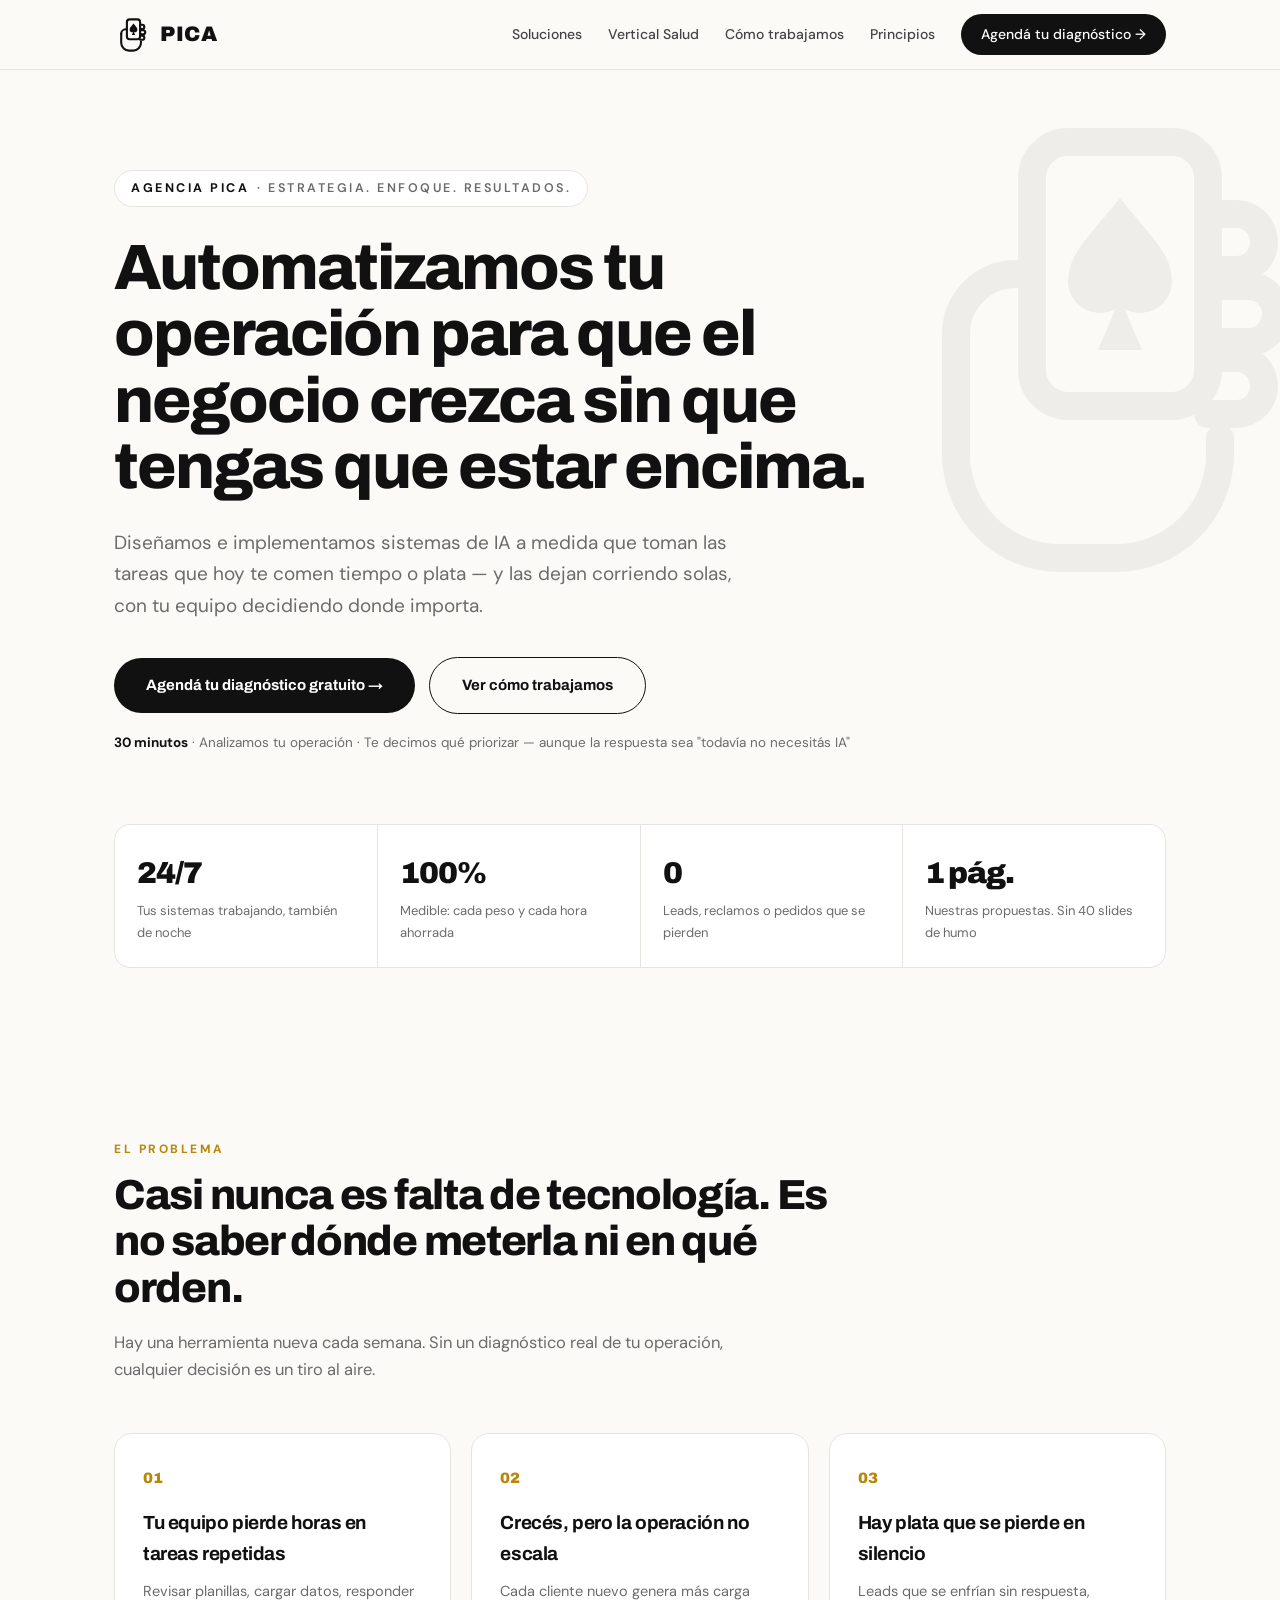
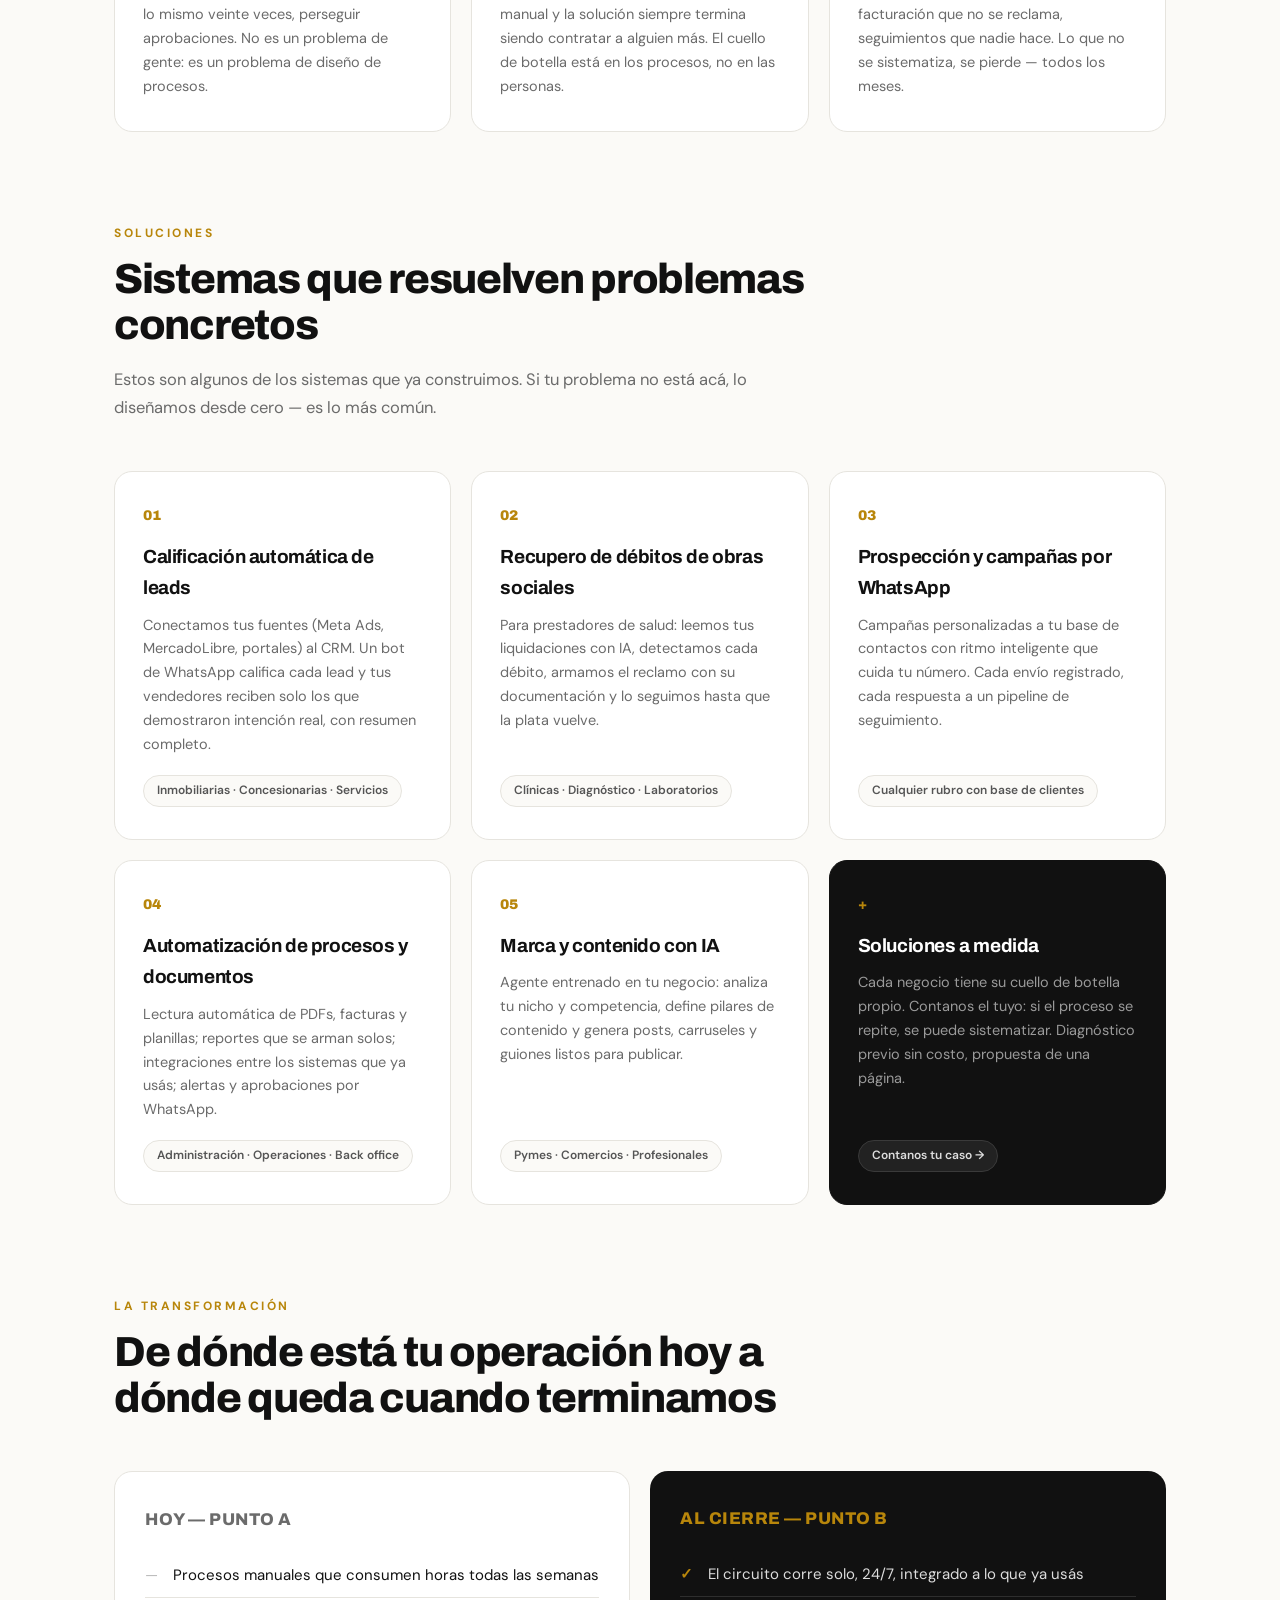
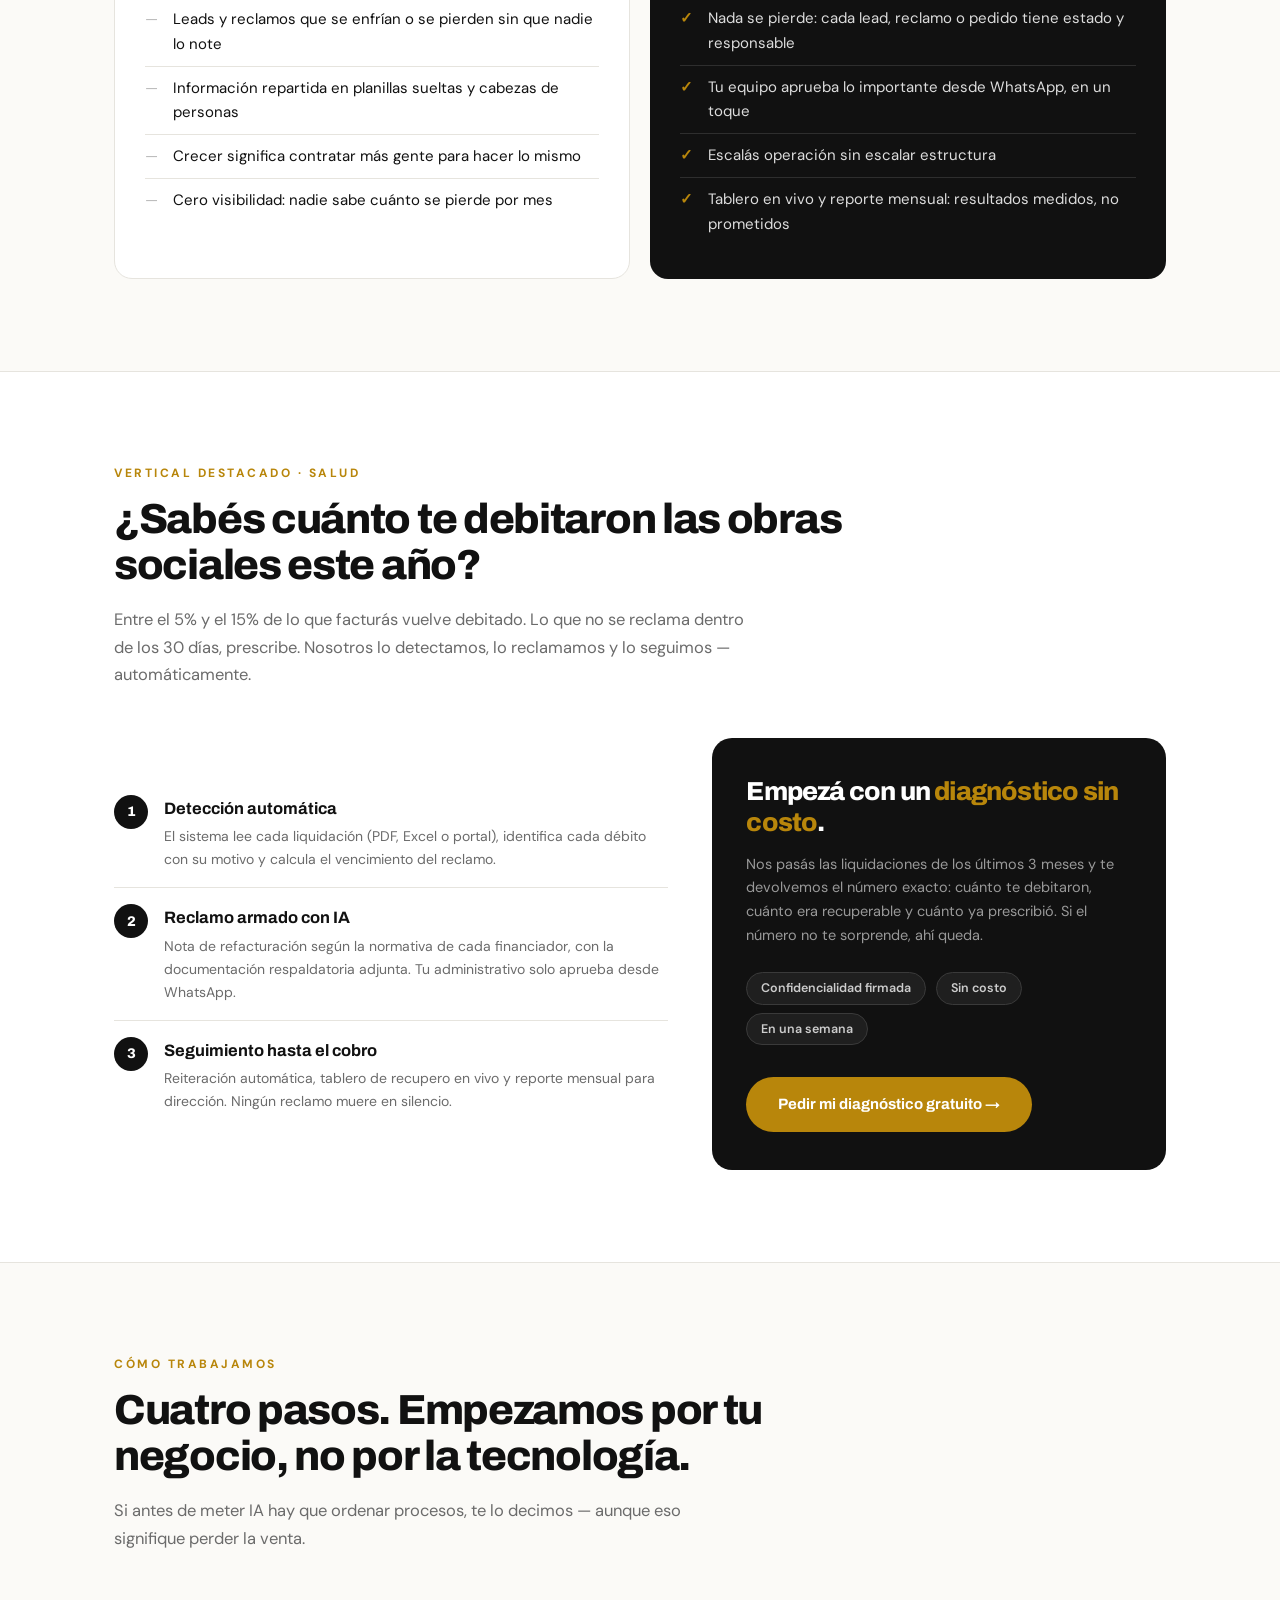
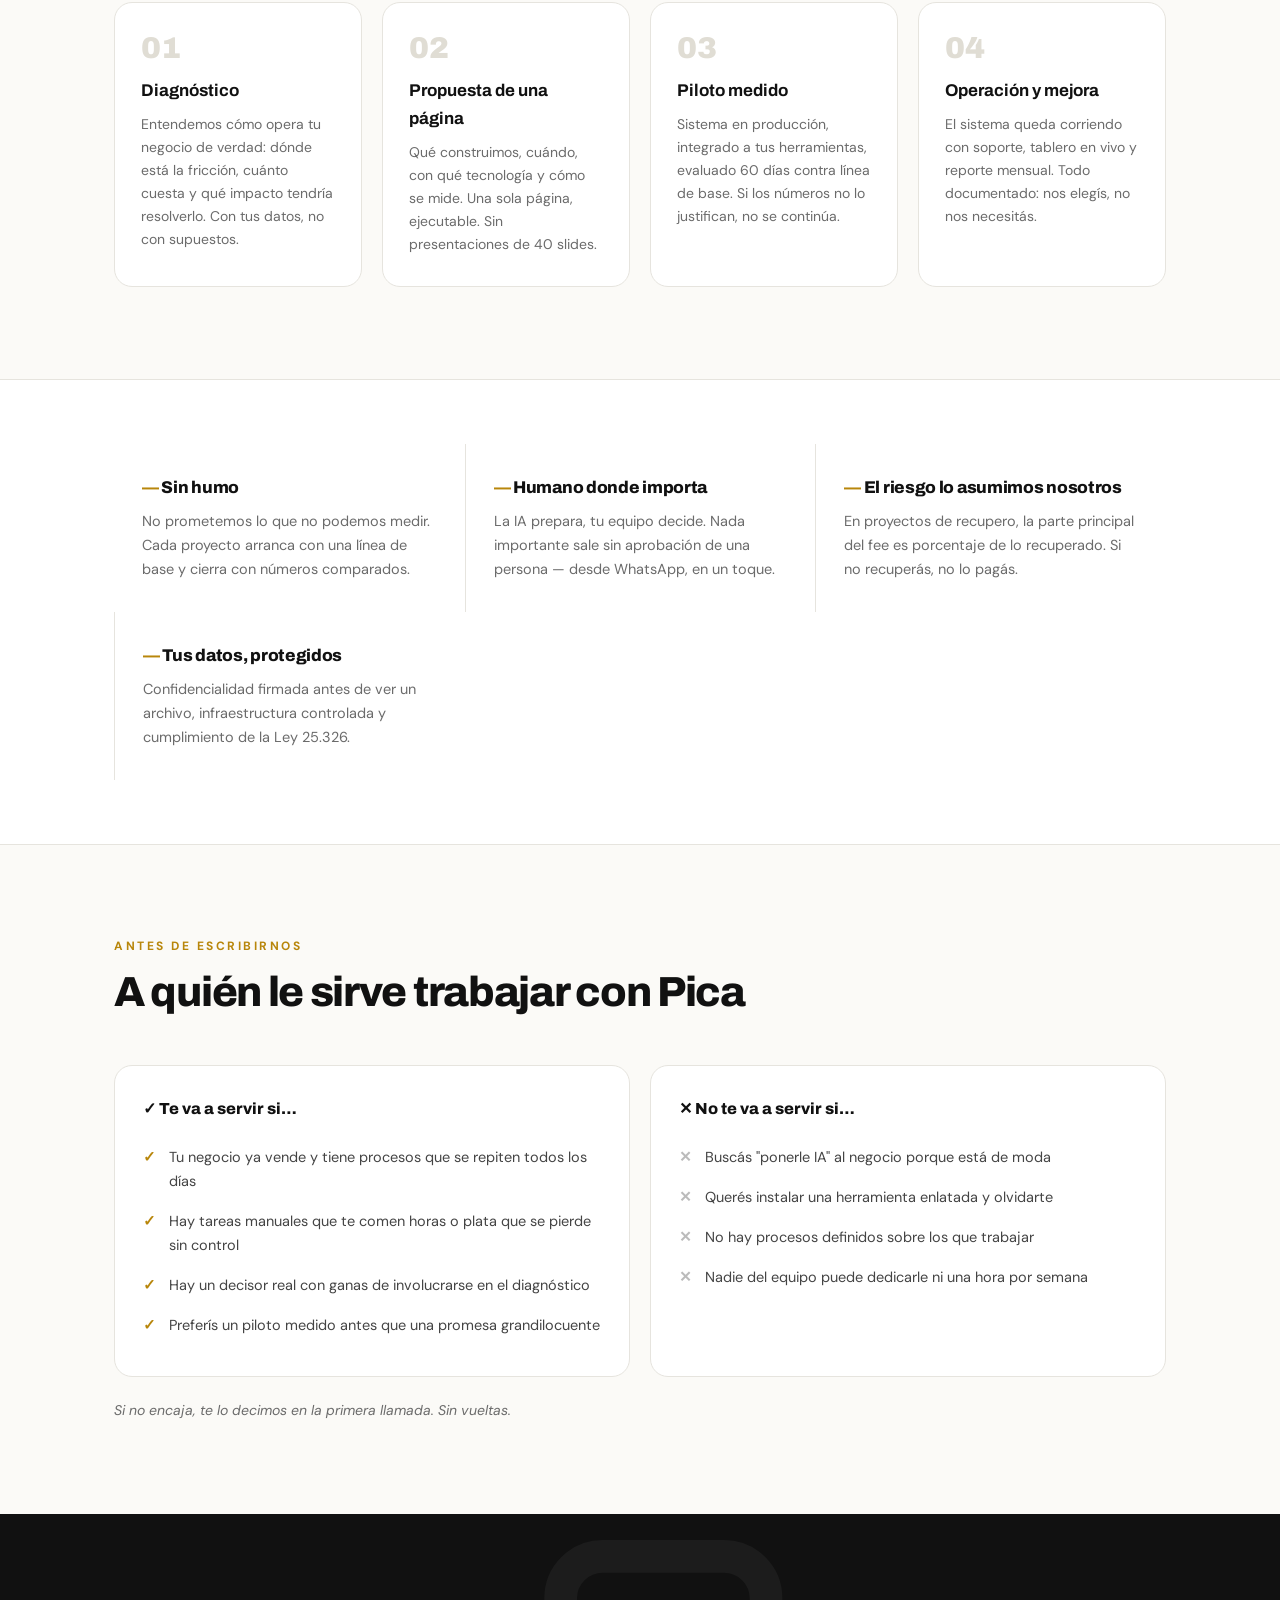
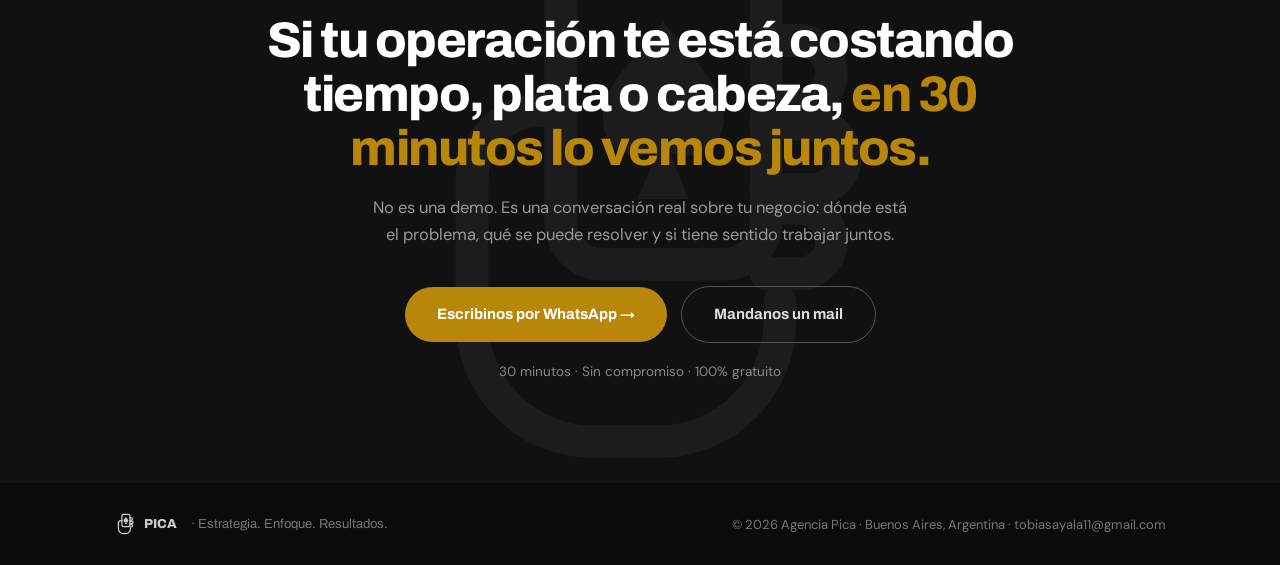
==== agenciapica.html @ 731ed613 "Add agenciapica site with its own Dockerfile Co-Authored-By: Claude Fable 5 <noreply@anthropic.com>" ====
<!DOCTYPE html>
<html lang="es">
<head>
<meta charset="UTF-8">
<meta name="viewport" content="width=device-width, initial-scale=1.0">
<title>Agencia Pica — Estrategia. Enfoque. Resultados.</title>
<meta name="description" content="Diseñamos e implementamos sistemas de IA a medida: calificación de leads, recupero de facturación, automatización de procesos. Diagnóstico gratuito. Estrategia. Enfoque. Resultados.">
<style>
  @import url('https://fonts.googleapis.com/css2?family=Archivo:wght@500;600;700;800;900&family=DM+Sans:wght@400;500;600&display=swap');
  :root {
    --ink: #111111;
    --paper: #FBFAF7;
    --white: #ffffff;
    --grey: #6b6b6b;
    --line: #e6e4de;
    --gold: #B8860B;
  }
  * { box-sizing: border-box; margin: 0; padding: 0; }
  html { scroll-behavior: smooth; }
  body { font-family: 'DM Sans', Arial, sans-serif; color: var(--ink); background: var(--paper); font-size: 16.5px; line-height: 1.65; }
  a { color: inherit; text-decoration: none; }
  h1, h2, h3, h4, .display { font-family: 'Archivo', Arial, sans-serif; }
  .wrap { max-width: 1100px; margin: 0 auto; padding: 0 24px; }

  /* ===== NAV ===== */
  nav { position: sticky; top: 0; background: rgba(251,250,247,.92); backdrop-filter: blur(10px); border-bottom: 1px solid var(--line); z-index: 100; }
  .nav-inner { max-width: 1100px; margin: 0 auto; padding: 14px 24px; display: flex; justify-content: space-between; align-items: center; }
  .brand { display: flex; align-items: center; gap: 10px; }
  .brand svg { width: 36px; height: 36px; }
  .brand .word { font-family: 'Archivo', sans-serif; font-weight: 900; font-size: 21px; letter-spacing: .5px; }
  .nav-links { display: flex; gap: 26px; align-items: center; }
  .nav-links a { font-size: 14px; font-weight: 500; color: #444; transition: color .2s; }
  .nav-links a:hover { color: var(--ink); }
  .nav-cta { background: var(--ink); color: #fff !important; padding: 9px 20px; border-radius: 100px; font-weight: 600; transition: background .2s; }
  .nav-cta:hover { background: #333; }
  @media (max-width: 800px) { .nav-links a:not(.nav-cta) { display: none; } }

  /* ===== HERO ===== */
  .hero { padding: 100px 0 80px; position: relative; overflow: hidden; }
  .hero-mark { position: absolute; right: -60px; top: 40px; width: 480px; height: 480px; opacity: .05; pointer-events: none; }
  .eyebrow { display: inline-flex; align-items: center; gap: 8px; font-size: 12.5px; font-weight: 600; letter-spacing: 2.5px; text-transform: uppercase; color: var(--grey); border: 1px solid var(--line); background: var(--white); padding: 7px 16px; border-radius: 100px; margin-bottom: 28px; }
  .eyebrow b { color: var(--ink); }
  .hero h1 { font-size: clamp(38px, 5.6vw, 64px); font-weight: 800; line-height: 1.04; letter-spacing: -2px; max-width: 820px; }
  .hero p.lead { color: var(--grey); font-size: 19px; max-width: 620px; margin: 26px 0 36px; }
  .ctas { display: flex; gap: 14px; flex-wrap: wrap; align-items: center; }
  .btn { display: inline-block; padding: 15px 32px; border-radius: 100px; font-weight: 700; font-family: 'Archivo', sans-serif; font-size: 15px; transition: transform .15s, background .2s, border-color .2s; }
  .btn:hover { transform: translateY(-2px); }
  .btn-ink { background: var(--ink); color: #fff; }
  .btn-ink:hover { background: #333; }
  .btn-line { border: 1.5px solid var(--ink); color: var(--ink); }
  .btn-line:hover { background: var(--ink); color: #fff; }
  .micro { font-size: 13.5px; color: var(--grey); margin-top: 18px; }
  .micro b { color: var(--ink); }

  .statbar { display: grid; grid-template-columns: repeat(auto-fit, minmax(170px, 1fr)); gap: 1px; background: var(--line); border: 1px solid var(--line); border-radius: 16px; overflow: hidden; margin-top: 70px; }
  .statbar .cell { background: var(--white); padding: 24px 22px; }
  .statbar .num { font-family: 'Archivo', sans-serif; font-weight: 900; font-size: 30px; letter-spacing: -1px; }
  .statbar .lbl { font-size: 13px; color: var(--grey); margin-top: 2px; }

  /* ===== SECCIONES ===== */
  section { padding: 92px 0; }
  .sec-eyebrow { font-size: 12px; font-weight: 700; letter-spacing: 2.5px; text-transform: uppercase; color: var(--gold); margin-bottom: 12px; }
  .sec-title { font-size: clamp(28px, 4vw, 42px); font-weight: 800; letter-spacing: -1.3px; line-height: 1.1; max-width: 760px; }
  .sec-sub { color: var(--grey); max-width: 640px; margin: 18px 0 50px; }

  /* PROBLEMA */
  .prob-grid { display: grid; grid-template-columns: repeat(auto-fit, minmax(280px, 1fr)); gap: 20px; }
  .prob { background: var(--white); border: 1px solid var(--line); border-radius: 18px; padding: 32px 28px; }
  .prob .n { font-family: 'Archivo', sans-serif; font-weight: 900; font-size: 15px; color: var(--gold); margin-bottom: 16px; }
  .prob h3 { font-size: 19px; font-weight: 700; letter-spacing: -.4px; margin-bottom: 10px; }
  .prob p { font-size: 14.5px; color: var(--grey); }

  /* SOLUCIONES */
  .sol-grid { display: grid; grid-template-columns: repeat(auto-fit, minmax(300px, 1fr)); gap: 20px; }
  .sol { background: var(--white); border: 1px solid var(--line); border-radius: 18px; padding: 32px 28px; display: flex; flex-direction: column; transition: transform .2s, box-shadow .2s, border-color .2s; }
  .sol:hover { transform: translateY(-4px); box-shadow: 0 16px 40px rgba(17,17,17,.07); border-color: #ccc; }
  .sol .n { font-family: 'Archivo', sans-serif; font-weight: 900; font-size: 14px; color: var(--gold); margin-bottom: 14px; }
  .sol h3 { font-size: 19px; font-weight: 700; letter-spacing: -.4px; margin-bottom: 10px; }
  .sol p { font-size: 14.5px; color: var(--grey); flex: 1; }
  .sol .tag { margin-top: 18px; align-self: flex-start; font-size: 12px; font-weight: 600; color: #555; background: var(--paper); border: 1px solid var(--line); padding: 5px 13px; border-radius: 100px; }
  .sol.adhoc { background: var(--ink); border-color: var(--ink); }
  .sol.adhoc h3 { color: #fff; }
  .sol.adhoc p { color: #9a9a9a; }
  .sol.adhoc .n { color: var(--gold); }
  .sol.adhoc .tag { background: rgba(255,255,255,.07); border-color: #3a3a3a; color: #ddd; }

  /* TRANSFORMACIÓN A → B */
  .ab { display: grid; grid-template-columns: 1fr 1fr; gap: 20px; }
  @media (max-width: 800px) { .ab { grid-template-columns: 1fr; } }
  .ab-col { border-radius: 18px; padding: 34px 30px; }
  .ab-a { background: var(--white); border: 1px solid var(--line); }
  .ab-b { background: var(--ink); color: #fff; }
  .ab-col h3 { font-size: 17px; font-weight: 800; letter-spacing: .5px; text-transform: uppercase; margin-bottom: 20px; }
  .ab-a h3 { color: var(--grey); }
  .ab-b h3 { color: var(--gold); }
  .ab-col ul { list-style: none; }
  .ab-col li { padding: 9px 0 9px 28px; position: relative; font-size: 15px; border-bottom: 1px solid var(--line); }
  .ab-b li { border-color: #2e2e2e; color: #ddd; }
  .ab-col li:last-child { border-bottom: none; }
  .ab-a li::before { content: '—'; position: absolute; left: 0; color: #bbb; }
  .ab-b li::before { content: '✓'; position: absolute; left: 0; color: var(--gold); font-weight: 700; }

  /* VERTICAL SALUD */
  .salud-flex { display: grid; grid-template-columns: 1.1fr .9fr; gap: 44px; align-items: center; }
  @media (max-width: 860px) { .salud-flex { grid-template-columns: 1fr; } }
  .s-point { display: flex; gap: 16px; align-items: flex-start; padding: 16px 0; border-bottom: 1px solid var(--line); }
  .s-point:last-child { border-bottom: none; }
  .s-dot { min-width: 34px; height: 34px; border-radius: 50%; background: var(--ink); color: #fff; display: flex; align-items: center; justify-content: center; font-weight: 800; font-family: 'Archivo', sans-serif; font-size: 14px; flex-shrink: 0; }
  .s-point h4 { font-size: 16.5px; font-weight: 700; margin-bottom: 3px; }
  .s-point p { font-size: 14px; color: var(--grey); }
  .salud-box { background: var(--ink); color: #fff; border-radius: 20px; padding: 38px 34px; }
  .salud-box .big { font-family: 'Archivo', sans-serif; font-size: 26px; font-weight: 800; letter-spacing: -.8px; line-height: 1.2; margin-bottom: 14px; }
  .salud-box .big em { color: var(--gold); font-style: normal; }
  .salud-box p { color: #999; font-size: 14.5px; margin-bottom: 24px; }
  .pill { display: inline-block; background: rgba(255,255,255,.06); border: 1px solid #3a3a3a; color: #ccc; font-size: 12.5px; font-weight: 600; padding: 5px 14px; border-radius: 100px; margin: 0 6px 8px 0; }
  .btn-gold { background: var(--gold); color: #fff; }
  .btn-gold:hover { background: #9a7009; }

  /* PROCESO */
  .proc-grid { display: grid; grid-template-columns: repeat(auto-fit, minmax(230px, 1fr)); gap: 20px; counter-reset: paso; }
  .proc { background: var(--white); border: 1px solid var(--line); border-radius: 18px; padding: 30px 26px; }
  .proc .n { font-family: 'Archivo', sans-serif; font-weight: 900; font-size: 30px; color: #e0ddd4; line-height: 1; margin-bottom: 14px; }
  .proc h4 { font-size: 17px; font-weight: 700; margin-bottom: 8px; }
  .proc p { font-size: 14px; color: var(--grey); }

  /* PRINCIPIOS */
  .ppios { background: var(--white); border-top: 1px solid var(--line); border-bottom: 1px solid var(--line); }
  .ppio-grid { display: grid; grid-template-columns: repeat(auto-fit, minmax(300px, 1fr)); gap: 0; }
  .ppio { padding: 30px 28px; border-left: 1px solid var(--line); }
  .ppio:first-child { border-left: none; }
  @media (max-width: 980px) { .ppio { border-left: none; border-top: 1px solid var(--line); } .ppio:first-child { border-top: none; } }
  .ppio h4 { font-size: 17px; font-weight: 800; letter-spacing: -.3px; margin-bottom: 8px; }
  .ppio h4::before { content: '— '; color: var(--gold); }
  .ppio p { font-size: 14.5px; color: var(--grey); }

  /* QUIÉN SÍ / QUIÉN NO */
  .fit { display: grid; grid-template-columns: 1fr 1fr; gap: 20px; }
  @media (max-width: 800px) { .fit { grid-template-columns: 1fr; } }
  .fit-col { background: var(--white); border: 1px solid var(--line); border-radius: 18px; padding: 30px 28px; }
  .fit-col h4 { font-size: 16px; font-weight: 800; margin-bottom: 16px; }
  .fit-col li { list-style: none; padding: 8px 0 8px 26px; position: relative; font-size: 14.5px; color: #444; }
  .fit-si li::before { content: '✓'; position: absolute; left: 0; color: var(--gold); font-weight: 700; }
  .fit-no li::before { content: '✕'; position: absolute; left: 0; color: #bbb; font-weight: 700; }
  .fit-note { margin-top: 22px; font-size: 14px; color: var(--grey); font-style: italic; }

  /* CTA FINAL */
  .cta-final { background: var(--ink); color: #fff; text-align: center; padding: 100px 0; position: relative; overflow: hidden; }
  .cta-final .mark { position: absolute; left: 50%; top: 50%; transform: translate(-50%,-50%); width: 560px; height: 560px; opacity: .045; pointer-events: none; }
  .cta-final h2 { font-size: clamp(30px, 4.6vw, 50px); font-weight: 800; letter-spacing: -1.5px; line-height: 1.08; max-width: 780px; margin: 0 auto 18px; position: relative; }
  .cta-final h2 em { color: var(--gold); font-style: normal; }
  .cta-final p { color: #999; max-width: 540px; margin: 0 auto 38px; position: relative; }
  .cta-final .ctas { justify-content: center; position: relative; }
  .cta-final .btn-line { border-color: #555; color: #ddd; }
  .cta-final .btn-line:hover { background: #fff; color: var(--ink); border-color: #fff; }
  .cta-final .micro { color: #888; }

  footer { background: #0b0b0b; color: #777; padding: 30px 0; font-size: 13px; }
  .foot-inner { max-width: 1100px; margin: 0 auto; padding: 0 24px; display: flex; justify-content: space-between; align-items: center; flex-wrap: wrap; gap: 12px; }
  .foot-brand { display: flex; align-items: center; gap: 8px; color: #ccc; font-family: 'Archivo', sans-serif; font-weight: 800; }
  .foot-brand svg { width: 22px; height: 22px; }

  .fade { opacity: 0; transform: translateY(18px); transition: opacity .6s ease, transform .6s ease; }
  .fade.vis { opacity: 1; transform: none; }
</style>
</head>
<body>

<!-- ===== LOGO SVG (símbolo: mano + carta de pica) ===== -->
<svg width="0" height="0" style="position:absolute">
  <defs>
    <g id="pica-mark" fill="none" stroke="currentColor" stroke-width="7" stroke-linecap="round" stroke-linejoin="round">
      <path d="M24 56 v30 a26 26 0 0 0 26 26 h14 a26 26 0 0 0 26 -26 v-4"/>
      <path d="M24 56 a15 15 0 0 1 15 -15 h4"/>
      <rect x="43" y="8" width="44" height="66" rx="9"/>
      <path d="M87 26 h7 a7 7 0 0 1 0 14 h-7"/>
      <path d="M87 44 h10 a7 7 0 0 1 0 14 h-10"/>
      <path d="M87 62 h7 a7 7 0 0 1 0 14 h-7"/>
      <path d="M65 22 c8 10 13 14 13 21 a8 8 0 0 1 -13 6 a8 8 0 0 1 -13 -6 c0 -7 5 -11 13 -21 z" fill="currentColor" stroke="none"/>
      <path d="M65 47 l-5.5 13 h11 z" fill="currentColor" stroke="none"/>
    </g>
  </defs>
</svg>

<nav>
  <div class="nav-inner">
    <a class="brand" href="#top">
      <svg viewBox="0 0 120 120"><use href="#pica-mark"/></svg>
      <span class="word">PICA</span>
    </a>
    <div class="nav-links">
      <a href="#soluciones">Soluciones</a>
      <a href="#salud">Vertical Salud</a>
      <a href="#proceso">Cómo trabajamos</a>
      <a href="#principios">Principios</a>
      <a href="#contacto" class="nav-cta">Agendá tu diagnóstico →</a>
    </div>
  </div>
</nav>

<!-- ===== HERO ===== -->
<header class="hero" id="top">
  <svg class="hero-mark" viewBox="0 0 120 120"><use href="#pica-mark"/></svg>
  <div class="wrap">
    <div class="eyebrow"><b>AGENCIA PICA</b> · ESTRATEGIA. ENFOQUE. RESULTADOS.</div>
    <h1>Automatizamos tu operación para que el negocio crezca sin que tengas que estar encima.</h1>
    <p class="lead">Diseñamos e implementamos sistemas de IA a medida que toman las tareas que hoy te comen tiempo o plata — y las dejan corriendo solas, con tu equipo decidiendo donde importa.</p>
    <div class="ctas">
      <a class="btn btn-ink" href="#contacto">Agendá tu diagnóstico gratuito →</a>
      <a class="btn btn-line" href="#proceso">Ver cómo trabajamos</a>
    </div>
    <div class="micro"><b>30 minutos</b> · Analizamos tu operación · Te decimos qué priorizar — aunque la respuesta sea "todavía no necesitás IA"</div>

    <div class="statbar fade">
      <div class="cell"><div class="num">24/7</div><div class="lbl">Tus sistemas trabajando, también de noche</div></div>
      <div class="cell"><div class="num">100%</div><div class="lbl">Medible: cada peso y cada hora ahorrada</div></div>
      <div class="cell"><div class="num">0</div><div class="lbl">Leads, reclamos o pedidos que se pierden</div></div>
      <div class="cell"><div class="num">1 pág.</div><div class="lbl">Nuestras propuestas. Sin 40 slides de humo</div></div>
    </div>
  </div>
</header>

<!-- ===== PROBLEMA ===== -->
<section>
  <div class="wrap">
    <div class="sec-eyebrow">El problema</div>
    <h2 class="sec-title">Casi nunca es falta de tecnología. Es no saber dónde meterla ni en qué orden.</h2>
    <p class="sec-sub">Hay una herramienta nueva cada semana. Sin un diagnóstico real de tu operación, cualquier decisión es un tiro al aire.</p>
    <div class="prob-grid">
      <div class="prob fade">
        <div class="n">01</div>
        <h3>Tu equipo pierde horas en tareas repetidas</h3>
        <p>Revisar planillas, cargar datos, responder lo mismo veinte veces, perseguir aprobaciones. No es un problema de gente: es un problema de diseño de procesos.</p>
      </div>
      <div class="prob fade">
        <div class="n">02</div>
        <h3>Crecés, pero la operación no escala</h3>
        <p>Cada cliente nuevo genera más carga manual y la solución siempre termina siendo contratar a alguien más. El cuello de botella está en los procesos, no en las personas.</p>
      </div>
      <div class="prob fade">
        <div class="n">03</div>
        <h3>Hay plata que se pierde en silencio</h3>
        <p>Leads que se enfrían sin respuesta, facturación que no se reclama, seguimientos que nadie hace. Lo que no se sistematiza, se pierde — todos los meses.</p>
      </div>
    </div>
  </div>
</section>

<!-- ===== SOLUCIONES ===== -->
<section id="soluciones" style="padding-top:0;">
  <div class="wrap">
    <div class="sec-eyebrow">Soluciones</div>
    <h2 class="sec-title">Sistemas que resuelven problemas concretos</h2>
    <p class="sec-sub">Estos son algunos de los sistemas que ya construimos. Si tu problema no está acá, lo diseñamos desde cero — es lo más común.</p>
    <div class="sol-grid">
      <div class="sol fade">
        <div class="n">01</div>
        <h3>Calificación automática de leads</h3>
        <p>Conectamos tus fuentes (Meta Ads, MercadoLibre, portales) al CRM. Un bot de WhatsApp califica cada lead y tus vendedores reciben solo los que demostraron intención real, con resumen completo.</p>
        <span class="tag">Inmobiliarias · Concesionarias · Servicios</span>
      </div>
      <div class="sol fade">
        <div class="n">02</div>
        <h3>Recupero de débitos de obras sociales</h3>
        <p>Para prestadores de salud: leemos tus liquidaciones con IA, detectamos cada débito, armamos el reclamo con su documentación y lo seguimos hasta que la plata vuelve.</p>
        <span class="tag">Clínicas · Diagnóstico · Laboratorios</span>
      </div>
      <div class="sol fade">
        <div class="n">03</div>
        <h3>Prospección y campañas por WhatsApp</h3>
        <p>Campañas personalizadas a tu base de contactos con ritmo inteligente que cuida tu número. Cada envío registrado, cada respuesta a un pipeline de seguimiento.</p>
        <span class="tag">Cualquier rubro con base de clientes</span>
      </div>
      <div class="sol fade">
        <div class="n">04</div>
        <h3>Automatización de procesos y documentos</h3>
        <p>Lectura automática de PDFs, facturas y planillas; reportes que se arman solos; integraciones entre los sistemas que ya usás; alertas y aprobaciones por WhatsApp.</p>
        <span class="tag">Administración · Operaciones · Back office</span>
      </div>
      <div class="sol fade">
        <div class="n">05</div>
        <h3>Marca y contenido con IA</h3>
        <p>Agente entrenado en tu negocio: analiza tu nicho y competencia, define pilares de contenido y genera posts, carruseles y guiones listos para publicar.</p>
        <span class="tag">Pymes · Comercios · Profesionales</span>
      </div>
      <div class="sol adhoc fade">
        <div class="n">+</div>
        <h3>Soluciones a medida</h3>
        <p>Cada negocio tiene su cuello de botella propio. Contanos el tuyo: si el proceso se repite, se puede sistematizar. Diagnóstico previo sin costo, propuesta de una página.</p>
        <a href="#contacto" class="tag">Contanos tu caso →</a>
      </div>
    </div>
  </div>
</section>

<!-- ===== TRANSFORMACIÓN ===== -->
<section style="padding-top:0;">
  <div class="wrap">
    <div class="sec-eyebrow">La transformación</div>
    <h2 class="sec-title">De dónde está tu operación hoy a dónde queda cuando terminamos</h2>
    <p class="sec-sub"></p>
    <div class="ab fade">
      <div class="ab-col ab-a">
        <h3>Hoy — Punto A</h3>
        <ul>
          <li>Procesos manuales que consumen horas todas las semanas</li>
          <li>Leads y reclamos que se enfrían o se pierden sin que nadie lo note</li>
          <li>Información repartida en planillas sueltas y cabezas de personas</li>
          <li>Crecer significa contratar más gente para hacer lo mismo</li>
          <li>Cero visibilidad: nadie sabe cuánto se pierde por mes</li>
        </ul>
      </div>
      <div class="ab-col ab-b">
        <h3>Al cierre — Punto B</h3>
        <ul>
          <li>El circuito corre solo, 24/7, integrado a lo que ya usás</li>
          <li>Nada se pierde: cada lead, reclamo o pedido tiene estado y responsable</li>
          <li>Tu equipo aprueba lo importante desde WhatsApp, en un toque</li>
          <li>Escalás operación sin escalar estructura</li>
          <li>Tablero en vivo y reporte mensual: resultados medidos, no prometidos</li>
        </ul>
      </div>
    </div>
  </div>
</section>

<!-- ===== VERTICAL SALUD ===== -->
<section id="salud" style="background:var(--white); border-top:1px solid var(--line); border-bottom:1px solid var(--line);">
  <div class="wrap">
    <div class="sec-eyebrow">Vertical destacado · Salud</div>
    <h2 class="sec-title">¿Sabés cuánto te debitaron las obras sociales este año?</h2>
    <p class="sec-sub">Entre el 5% y el 15% de lo que facturás vuelve debitado. Lo que no se reclama dentro de los 30 días, prescribe. Nosotros lo detectamos, lo reclamamos y lo seguimos — automáticamente.</p>
    <div class="salud-flex">
      <div>
        <div class="s-point fade">
          <div class="s-dot">1</div>
          <div><h4>Detección automática</h4><p>El sistema lee cada liquidación (PDF, Excel o portal), identifica cada débito con su motivo y calcula el vencimiento del reclamo.</p></div>
        </div>
        <div class="s-point fade">
          <div class="s-dot">2</div>
          <div><h4>Reclamo armado con IA</h4><p>Nota de refacturación según la normativa de cada financiador, con la documentación respaldatoria adjunta. Tu administrativo solo aprueba desde WhatsApp.</p></div>
        </div>
        <div class="s-point fade">
          <div class="s-dot">3</div>
          <div><h4>Seguimiento hasta el cobro</h4><p>Reiteración automática, tablero de recupero en vivo y reporte mensual para dirección. Ningún reclamo muere en silencio.</p></div>
        </div>
      </div>
      <div class="salud-box fade">
        <div class="big">Empezá con un <em>diagnóstico sin costo</em>.</div>
        <p>Nos pasás las liquidaciones de los últimos 3 meses y te devolvemos el número exacto: cuánto te debitaron, cuánto era recuperable y cuánto ya prescribió. Si el número no te sorprende, ahí queda.</p>
        <div style="margin-bottom:24px;">
          <span class="pill">Confidencialidad firmada</span>
          <span class="pill">Sin costo</span>
          <span class="pill">En una semana</span>
        </div>
        <a class="btn btn-gold" href="#contacto">Pedir mi diagnóstico gratuito →</a>
      </div>
    </div>
  </div>
</section>

<!-- ===== PROCESO ===== -->
<section id="proceso">
  <div class="wrap">
    <div class="sec-eyebrow">Cómo trabajamos</div>
    <h2 class="sec-title">Cuatro pasos. Empezamos por tu negocio, no por la tecnología.</h2>
    <p class="sec-sub">Si antes de meter IA hay que ordenar procesos, te lo decimos — aunque eso signifique perder la venta.</p>
    <div class="proc-grid">
      <div class="proc fade">
        <div class="n">01</div>
        <h4>Diagnóstico</h4>
        <p>Entendemos cómo opera tu negocio de verdad: dónde está la fricción, cuánto cuesta y qué impacto tendría resolverlo. Con tus datos, no con supuestos.</p>
      </div>
      <div class="proc fade">
        <div class="n">02</div>
        <h4>Propuesta de una página</h4>
        <p>Qué construimos, cuándo, con qué tecnología y cómo se mide. Una sola página, ejecutable. Sin presentaciones de 40 slides.</p>
      </div>
      <div class="proc fade">
        <div class="n">03</div>
        <h4>Piloto medido</h4>
        <p>Sistema en producción, integrado a tus herramientas, evaluado 60 días contra línea de base. Si los números no lo justifican, no se continúa.</p>
      </div>
      <div class="proc fade">
        <div class="n">04</div>
        <h4>Operación y mejora</h4>
        <p>El sistema queda corriendo con soporte, tablero en vivo y reporte mensual. Todo documentado: nos elegís, no nos necesitás.</p>
      </div>
    </div>
  </div>
</section>

<!-- ===== PRINCIPIOS ===== -->
<section class="ppios" id="principios" style="padding:64px 0;">
  <div class="wrap">
    <div class="ppio-grid">
      <div class="ppio fade">
        <h4>Sin humo</h4>
        <p>No prometemos lo que no podemos medir. Cada proyecto arranca con una línea de base y cierra con números comparados.</p>
      </div>
      <div class="ppio fade">
        <h4>Humano donde importa</h4>
        <p>La IA prepara, tu equipo decide. Nada importante sale sin aprobación de una persona — desde WhatsApp, en un toque.</p>
      </div>
      <div class="ppio fade">
        <h4>El riesgo lo asumimos nosotros</h4>
        <p>En proyectos de recupero, la parte principal del fee es porcentaje de lo recuperado. Si no recuperás, no lo pagás.</p>
      </div>
      <div class="ppio fade">
        <h4>Tus datos, protegidos</h4>
        <p>Confidencialidad firmada antes de ver un archivo, infraestructura controlada y cumplimiento de la Ley 25.326.</p>
      </div>
    </div>
  </div>
</section>

<!-- ===== QUIÉN SÍ / QUIÉN NO ===== -->
<section>
  <div class="wrap">
    <div class="sec-eyebrow">Antes de escribirnos</div>
    <h2 class="sec-title">A quién le sirve trabajar con Pica</h2>
    <p class="sec-sub"></p>
    <div class="fit fade">
      <div class="fit-col fit-si">
        <h4>✓ Te va a servir si…</h4>
        <ul>
          <li>Tu negocio ya vende y tiene procesos que se repiten todos los días</li>
          <li>Hay tareas manuales que te comen horas o plata que se pierde sin control</li>
          <li>Hay un decisor real con ganas de involucrarse en el diagnóstico</li>
          <li>Preferís un piloto medido antes que una promesa grandilocuente</li>
        </ul>
      </div>
      <div class="fit-col fit-no">
        <h4>✕ No te va a servir si…</h4>
        <ul>
          <li>Buscás "ponerle IA" al negocio porque está de moda</li>
          <li>Querés instalar una herramienta enlatada y olvidarte</li>
          <li>No hay procesos definidos sobre los que trabajar</li>
          <li>Nadie del equipo puede dedicarle ni una hora por semana</li>
        </ul>
      </div>
    </div>
    <p class="fit-note">Si no encaja, te lo decimos en la primera llamada. Sin vueltas.</p>
  </div>
</section>

<!-- ===== CTA FINAL ===== -->
<section class="cta-final" id="contacto">
  <svg class="mark" viewBox="0 0 120 120" style="color:#fff;"><use href="#pica-mark"/></svg>
  <div class="wrap">
    <h2>Si tu operación te está costando tiempo, plata o cabeza, <em>en 30 minutos lo vemos juntos.</em></h2>
    <p>No es una demo. Es una conversación real sobre tu negocio: dónde está el problema, qué se puede resolver y si tiene sentido trabajar juntos.</p>
    <div class="ctas">
      <a class="btn btn-gold" href="https://wa.me/5491100000000?text=Hola%2C%20quiero%20agendar%20un%20diagn%C3%B3stico%20con%20Agencia%20Pica" target="_blank" rel="noopener">Escribinos por WhatsApp →</a>
      <a class="btn btn-line" href="mailto:tobiasayala11@gmail.com?subject=Diagn%C3%B3stico%20Agencia%20Pica">Mandanos un mail</a>
    </div>
    <div class="micro">30 minutos · Sin compromiso · 100% gratuito</div>
  </div>
</section>

<footer>
  <div class="foot-inner">
    <div class="foot-brand">
      <svg viewBox="0 0 120 120" style="color:#ccc;"><use href="#pica-mark"/></svg>
      PICA <span style="font-weight:400; color:#777; margin-left:6px;">· Estrategia. Enfoque. Resultados.</span>
    </div>
    <div>© 2026 Agencia Pica · Buenos Aires, Argentina · tobiasayala11@gmail.com</div>
  </div>
</footer>

<script>
  const obs = new IntersectionObserver(es => es.forEach(e => { if (e.isIntersecting) { e.target.classList.add('vis'); obs.unobserve(e.target); } }), { threshold: .1 });
  document.querySelectorAll('.fade').forEach(el => obs.observe(el));
</script>

</body>
</html>
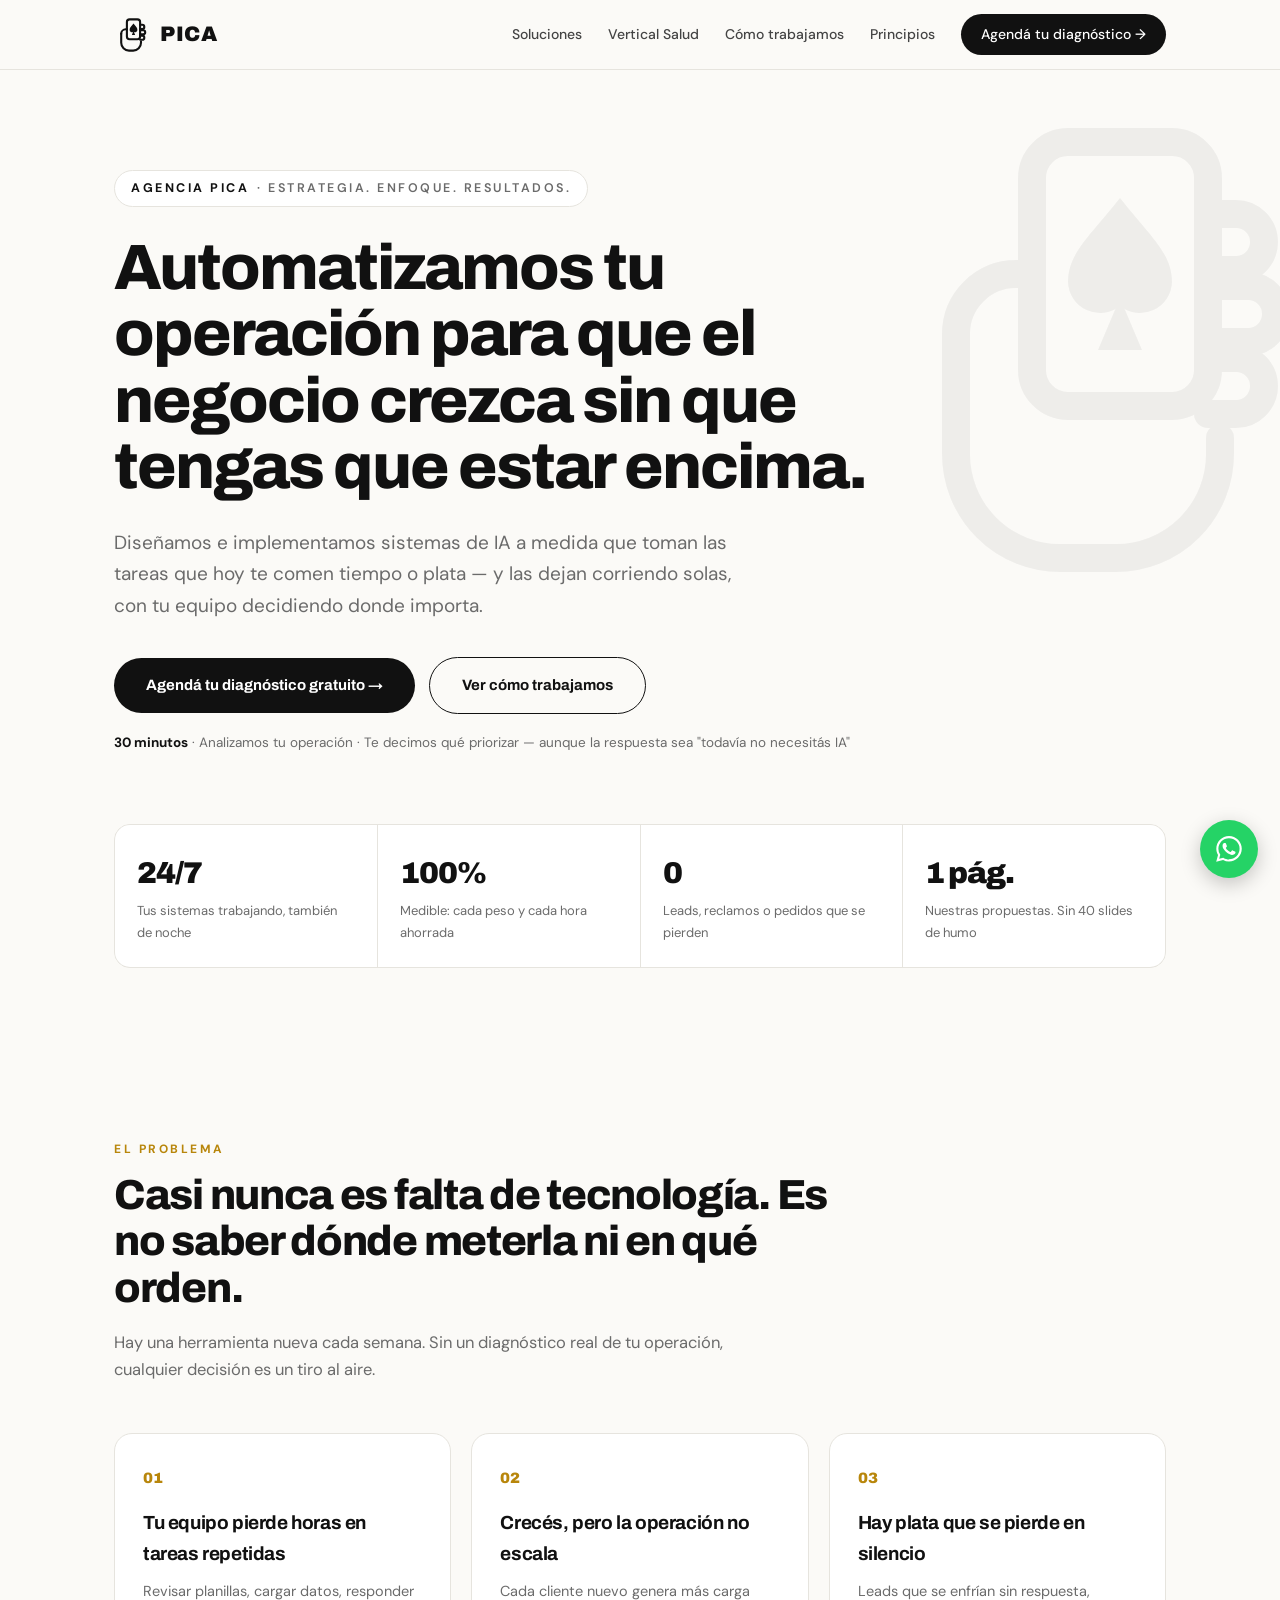
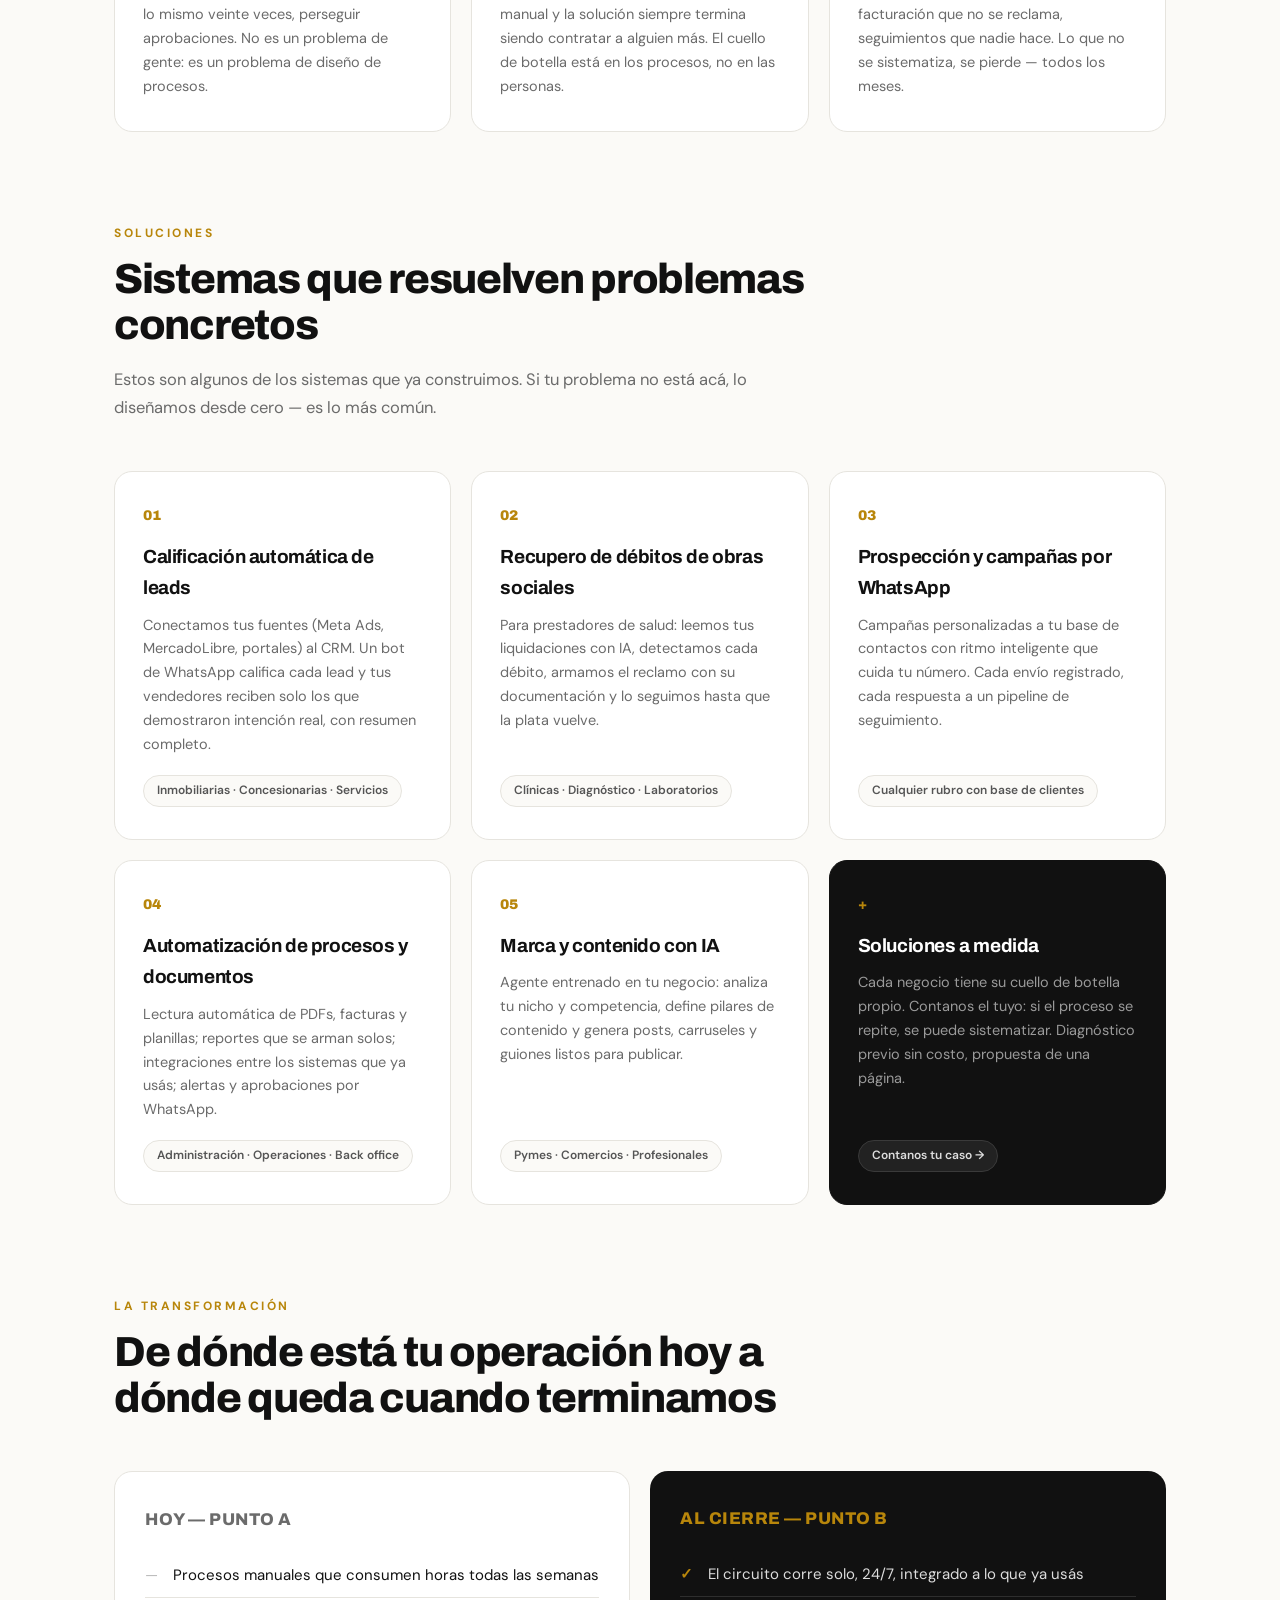
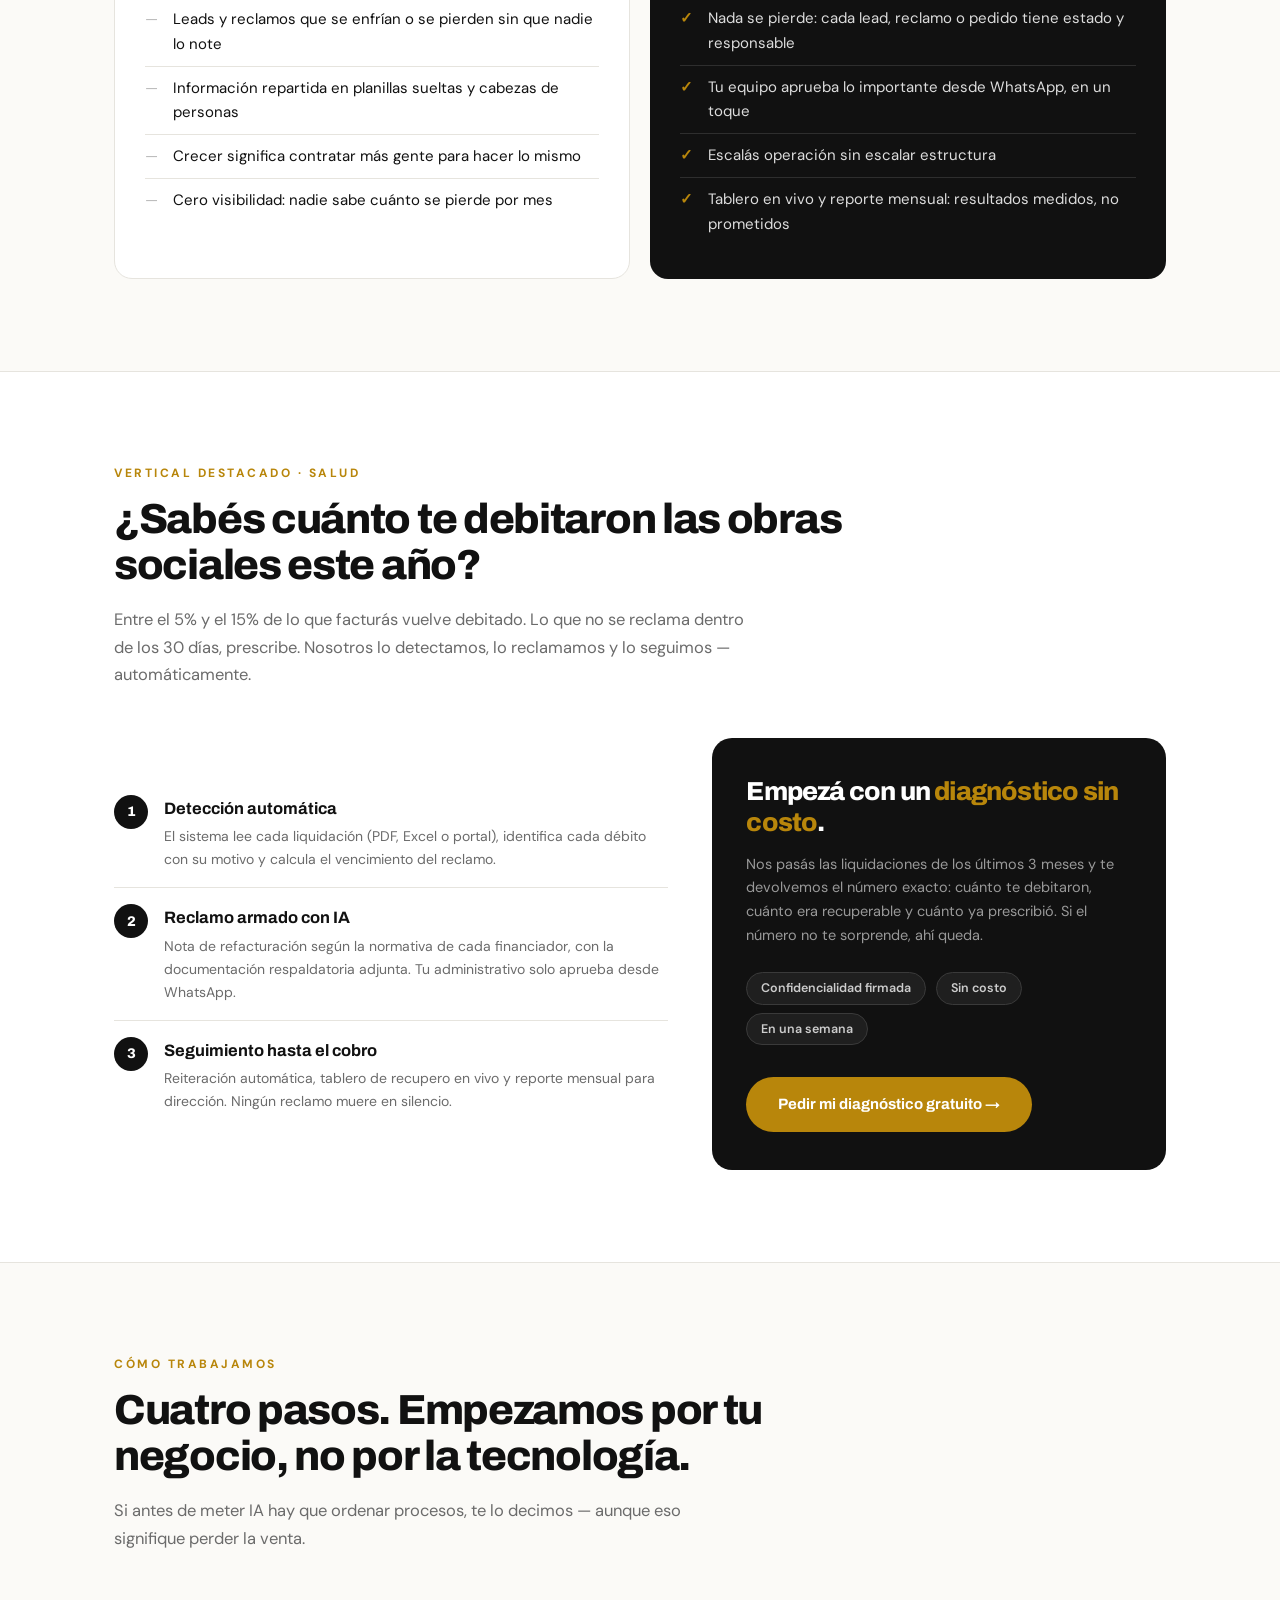
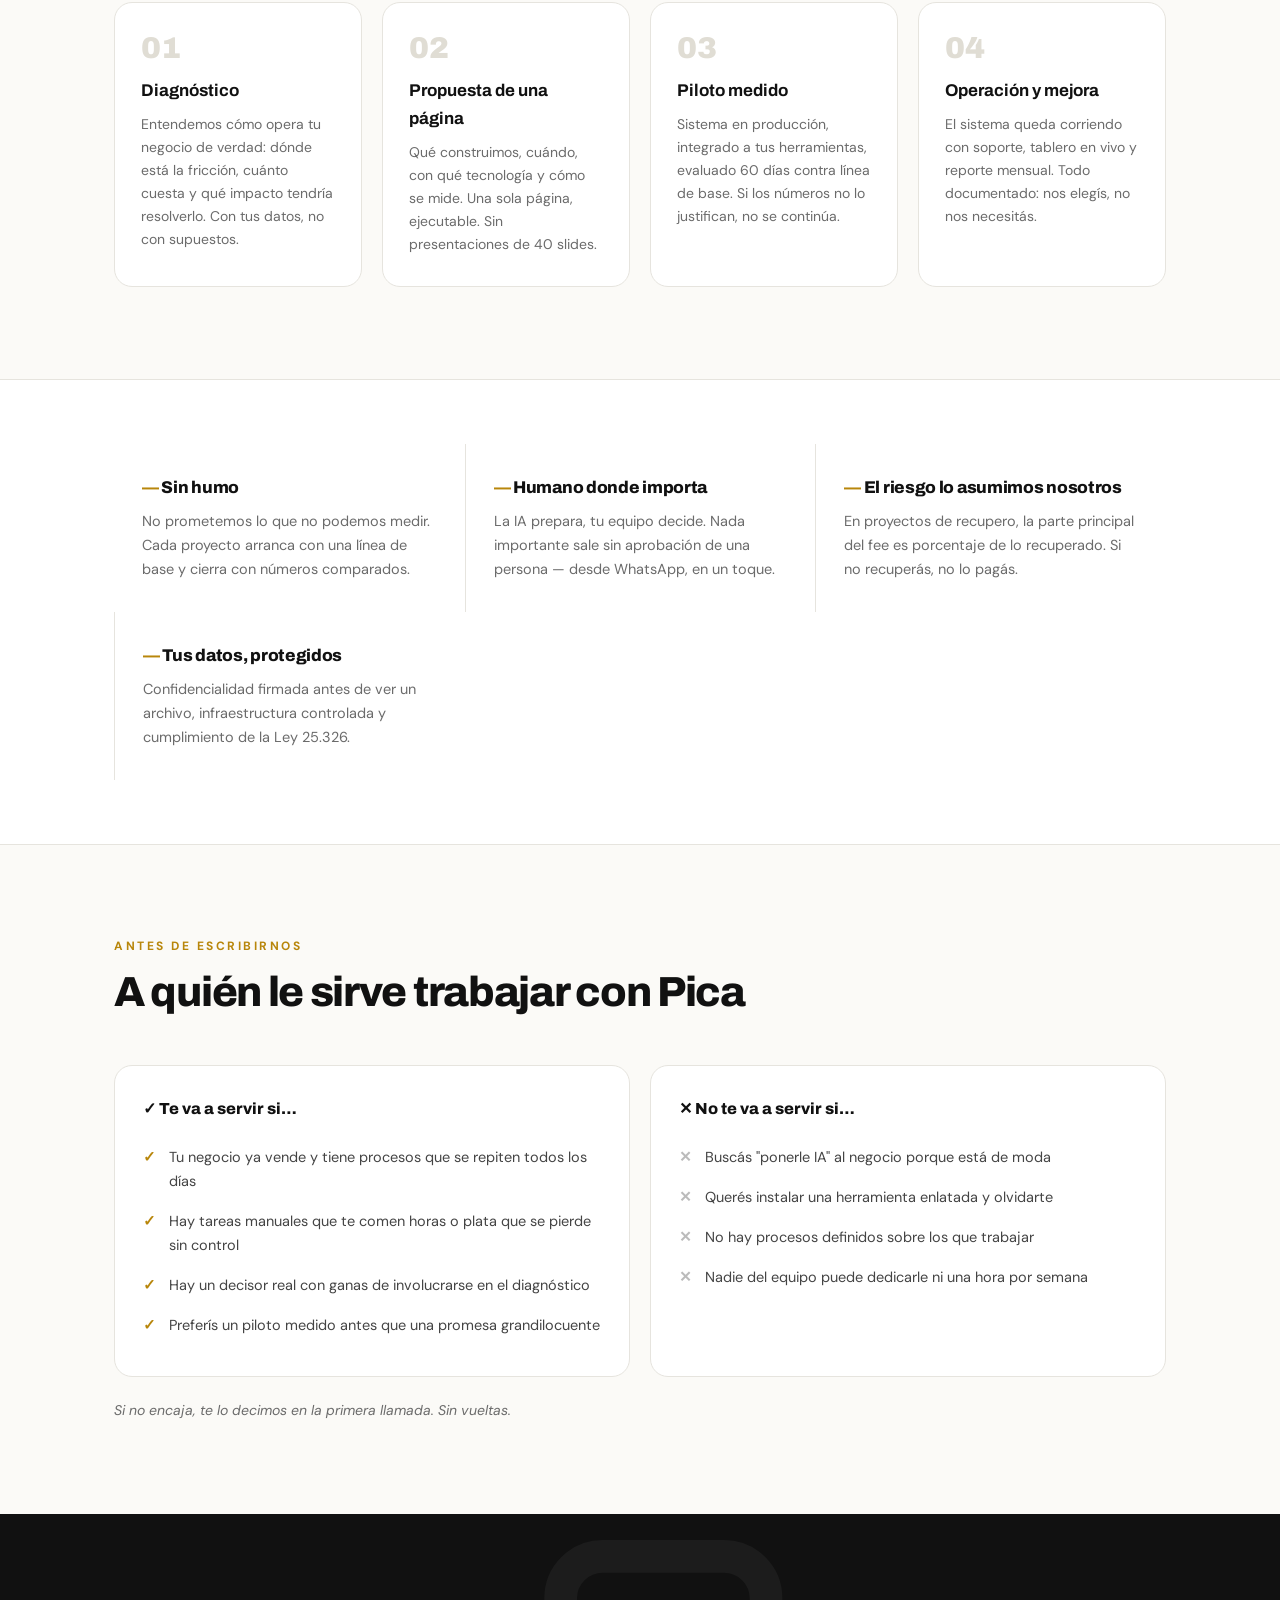
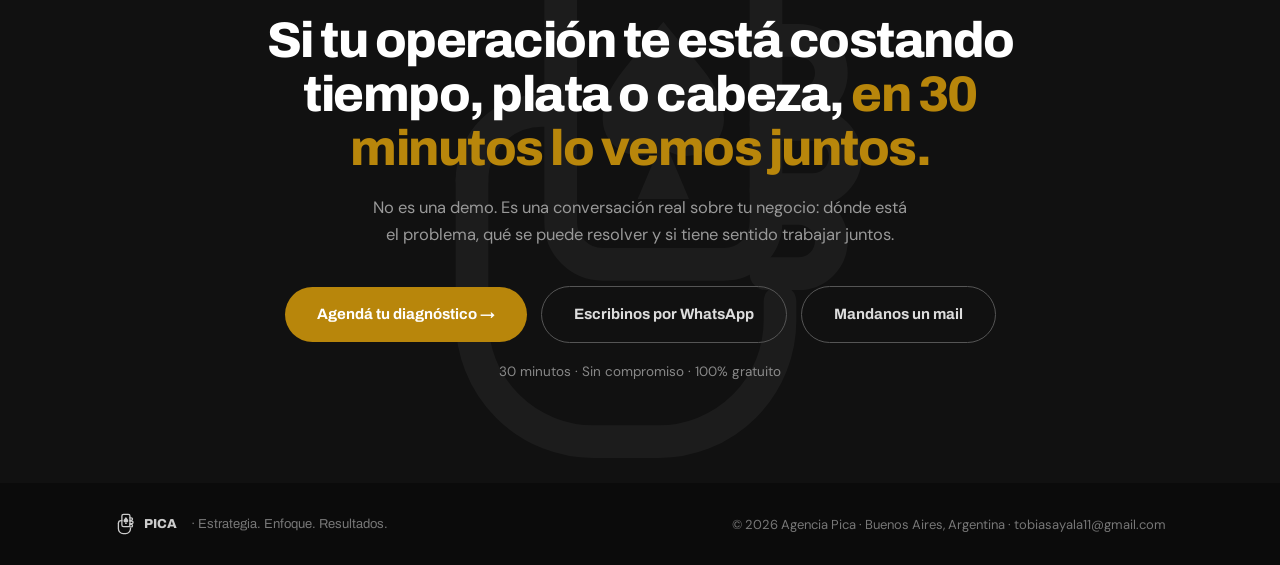
==== commit 877e0245: "Add WhatsApp and Calendly CTAs to agenciapica Co-Authored-By: Claude Fable 5 <noreply@anthropic.com>" ====
--- a/agenciapica.html
+++ b/agenciapica.html
@@ -161,6 +161,11 @@
 
   .fade { opacity: 0; transform: translateY(18px); transition: opacity .6s ease, transform .6s ease; }
   .fade.vis { opacity: 1; transform: none; }
+
+  /* ===== WHATSAPP FLOTANTE ===== */
+  .wsp-float { position: fixed; bottom: 22px; right: 22px; width: 58px; height: 58px; border-radius: 50%; background: #25D366; display: flex; align-items: center; justify-content: center; box-shadow: 0 6px 20px rgba(0,0,0,.22); z-index: 200; transition: transform .15s, box-shadow .2s; }
+  .wsp-float:hover { transform: scale(1.08); box-shadow: 0 8px 26px rgba(0,0,0,.3); }
+  .wsp-float svg { width: 32px; height: 32px; fill: #fff; }
 </style>
 </head>
 <body>
@@ -192,7 +197,7 @@
       <a href="#salud">Vertical Salud</a>
       <a href="#proceso">Cómo trabajamos</a>
       <a href="#principios">Principios</a>
-      <a href="#contacto" class="nav-cta">Agendá tu diagnóstico →</a>
+      <a href="https://calendly.com/tobiasayala/30min" target="_blank" rel="noopener" class="nav-cta">Agendá tu diagnóstico →</a>
     </div>
   </div>
 </nav>
@@ -205,7 +210,7 @@
     <h1>Automatizamos tu operación para que el negocio crezca sin que tengas que estar encima.</h1>
     <p class="lead">Diseñamos e implementamos sistemas de IA a medida que toman las tareas que hoy te comen tiempo o plata — y las dejan corriendo solas, con tu equipo decidiendo donde importa.</p>
     <div class="ctas">
-      <a class="btn btn-ink" href="#contacto">Agendá tu diagnóstico gratuito →</a>
+      <a class="btn btn-ink" href="https://calendly.com/tobiasayala/30min" target="_blank" rel="noopener">Agendá tu diagnóstico gratuito →</a>
       <a class="btn btn-line" href="#proceso">Ver cómo trabajamos</a>
     </div>
     <div class="micro"><b>30 minutos</b> · Analizamos tu operación · Te decimos qué priorizar — aunque la respuesta sea "todavía no necesitás IA"</div>
@@ -450,7 +455,8 @@
     <h2>Si tu operación te está costando tiempo, plata o cabeza, <em>en 30 minutos lo vemos juntos.</em></h2>
     <p>No es una demo. Es una conversación real sobre tu negocio: dónde está el problema, qué se puede resolver y si tiene sentido trabajar juntos.</p>
     <div class="ctas">
-      <a class="btn btn-gold" href="https://wa.me/5491100000000?text=Hola%2C%20quiero%20agendar%20un%20diagn%C3%B3stico%20con%20Agencia%20Pica" target="_blank" rel="noopener">Escribinos por WhatsApp →</a>
+      <a class="btn btn-gold" href="https://calendly.com/tobiasayala/30min" target="_blank" rel="noopener">Agendá tu diagnóstico →</a>
+      <a class="btn btn-line" href="https://wa.me/5491163213887?text=Hola%2C%20quiero%20agendar%20un%20diagn%C3%B3stico%20con%20Agencia%20Pica" target="_blank" rel="noopener">Escribinos por WhatsApp</a>
       <a class="btn btn-line" href="mailto:tobiasayala11@gmail.com?subject=Diagn%C3%B3stico%20Agencia%20Pica">Mandanos un mail</a>
     </div>
     <div class="micro">30 minutos · Sin compromiso · 100% gratuito</div>
@@ -467,6 +473,10 @@
   </div>
 </footer>
 
+<a class="wsp-float" href="https://wa.me/5491163213887?text=Hola%21%20Quiero%20saber%20m%C3%A1s%20sobre%20Agencia%20Pica" target="_blank" rel="noopener" aria-label="Chateá por WhatsApp">
+  <svg viewBox="0 0 32 32" xmlns="http://www.w3.org/2000/svg"><path d="M16.04 3C9.02 3 3.32 8.7 3.32 15.72c0 2.24.59 4.43 1.71 6.36L3.2 28.8l6.88-1.8a12.66 12.66 0 0 0 5.96 1.52h.01c7.01 0 12.72-5.7 12.72-12.72 0-3.4-1.32-6.6-3.72-9A12.65 12.65 0 0 0 16.04 3zm0 23.38h-.01c-1.9 0-3.76-.51-5.38-1.47l-.39-.23-4.08 1.07 1.09-3.98-.25-.41a10.55 10.55 0 0 1-1.62-5.64c0-5.83 4.75-10.58 10.59-10.58 2.83 0 5.48 1.1 7.48 3.1a10.52 10.52 0 0 1 3.1 7.49c0 5.83-4.75 10.58-10.58 10.58zm5.8-7.92c-.32-.16-1.88-.93-2.17-1.04-.29-.1-.5-.16-.72.16-.21.32-.82 1.04-1 1.25-.19.21-.37.24-.69.08-.32-.16-1.34-.5-2.56-1.58-.95-.84-1.58-1.88-1.77-2.2-.18-.32-.02-.49.14-.65.14-.14.32-.37.48-.56.16-.19.21-.32.32-.53.1-.21.05-.4-.03-.56-.08-.16-.72-1.72-.98-2.36-.26-.62-.52-.54-.72-.55h-.61c-.21 0-.56.08-.85.4-.29.32-1.12 1.09-1.12 2.65 0 1.56 1.14 3.07 1.3 3.29.16.21 2.25 3.43 5.45 4.81.76.33 1.36.53 1.82.67.77.25 1.46.21 2.01.13.61-.09 1.88-.77 2.15-1.51.26-.74.26-1.38.18-1.51-.08-.13-.29-.21-.61-.37z"/></svg>
+</a>
+
 <script>
   const obs = new IntersectionObserver(es => es.forEach(e => { if (e.isIntersecting) { e.target.classList.add('vis'); obs.unobserve(e.target); } }), { threshold: .1 });
   document.querySelectorAll('.fade').forEach(el => obs.observe(el));
